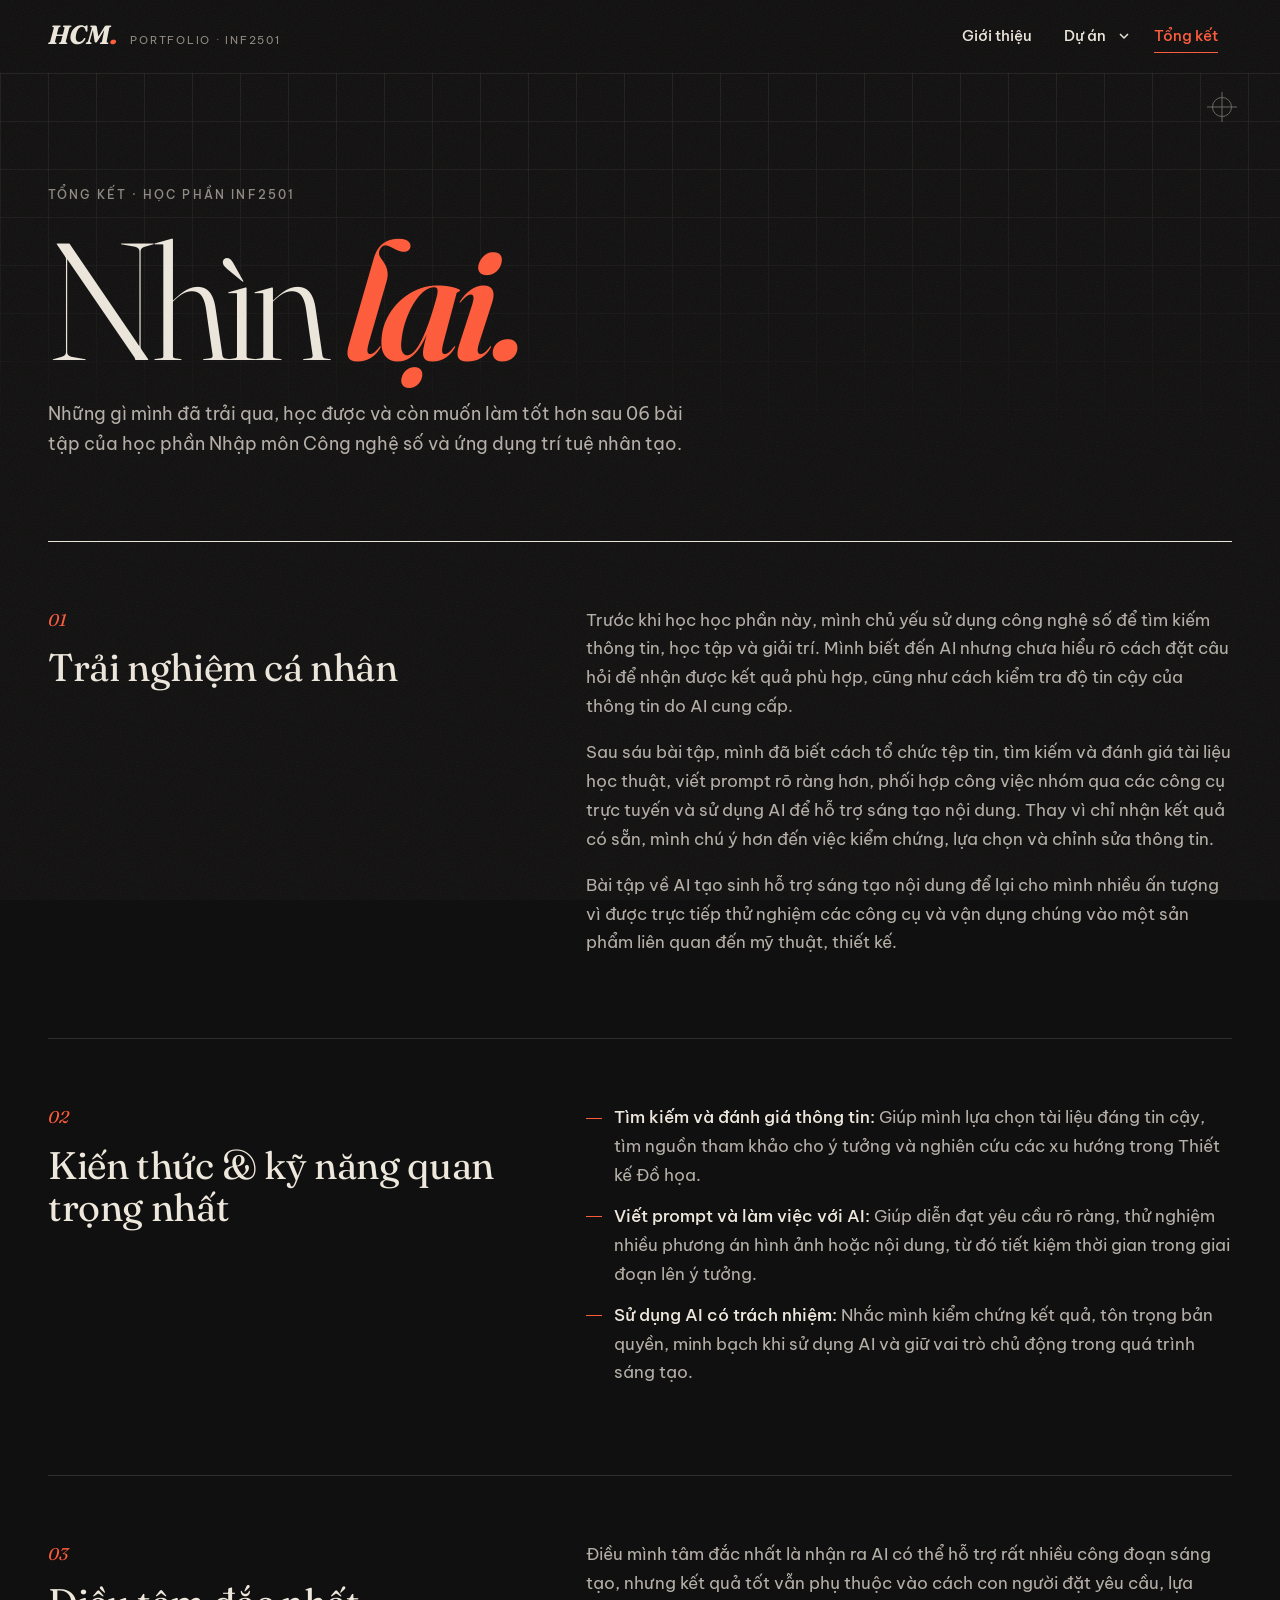
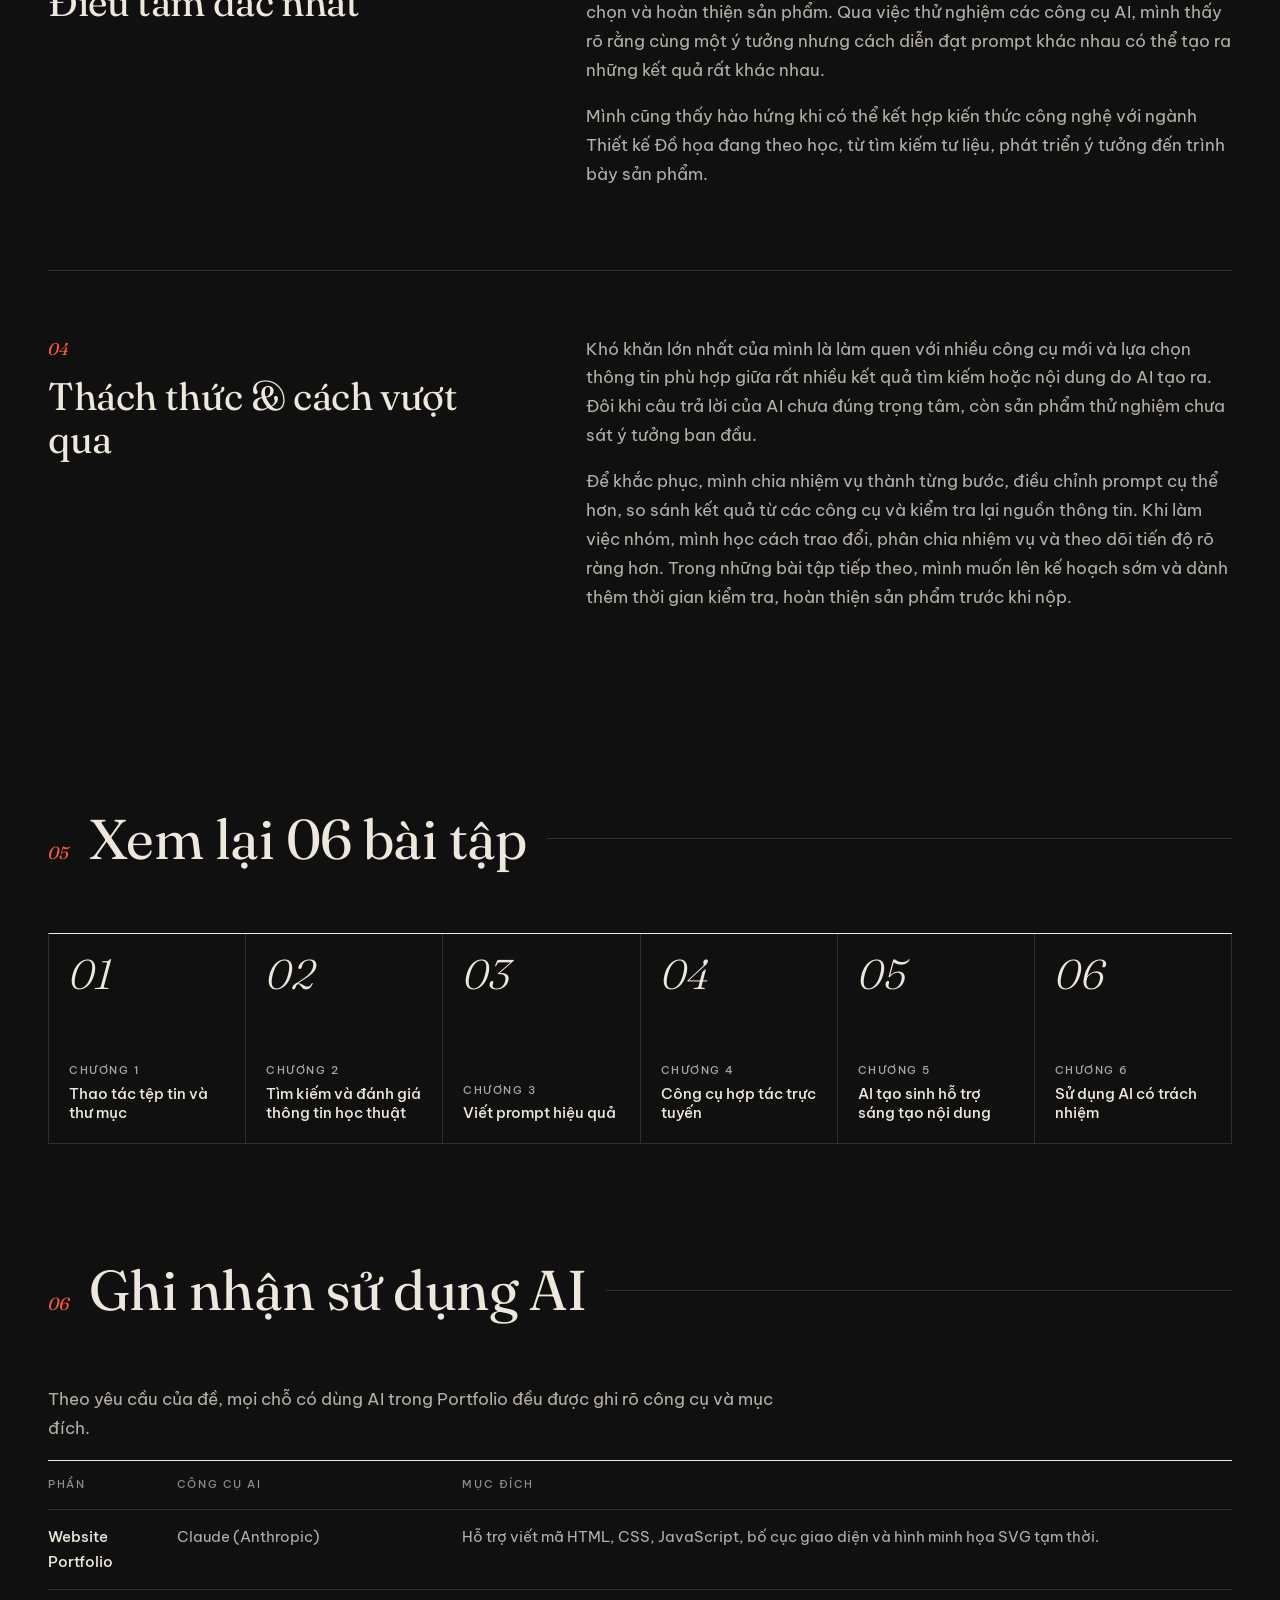
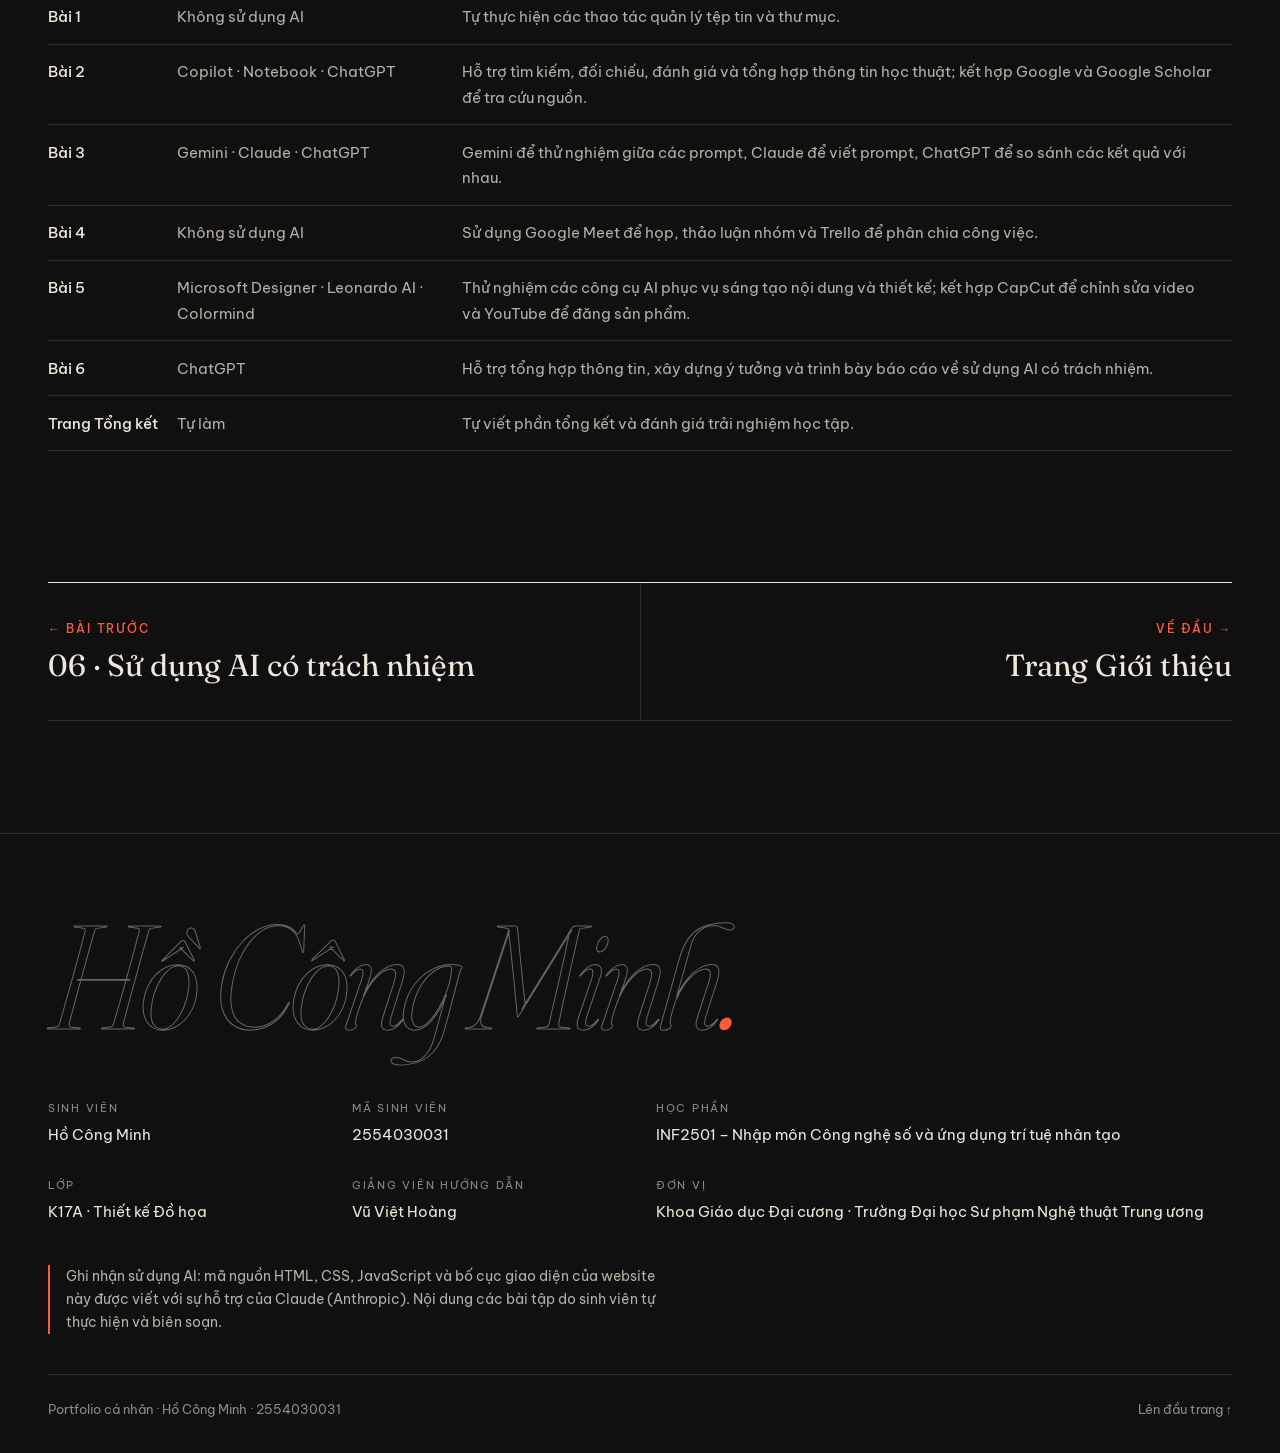
==== conclusion.html @ 6387525a "Add files via upload" ====
<!DOCTYPE html>
<html lang="vi">
<head>
  <meta charset="UTF-8">
  <meta name="viewport" content="width=device-width, initial-scale=1">
  <title>Tổng kết — Nhìn lại học phần INF2501 · Hồ Công Minh</title>
  <meta name="description" content="Tổng kết học phần INF2501: trải nghiệm cá nhân, kiến thức và kỹ năng quan trọng nhất, điều tâm đắc và thách thức của Hồ Công Minh.">
  <link rel="icon" href="images/favicon.svg" type="image/svg+xml">
  <link rel="preconnect" href="https://fonts.googleapis.com">
  <link rel="preconnect" href="https://fonts.gstatic.com" crossorigin>
  <link rel="stylesheet" href="https://fonts.googleapis.com/css2?family=Be+Vietnam+Pro:ital,wght@0,300;0,400;0,500;0,700;1,400&family=Fraunces:ital,opsz,wght@0,9..144,300..700;1,9..144,300..700&display=swap">
  <link rel="stylesheet" href="css/style.css">
  <script src="js/main.js" defer></script>
</head>

<body data-page="conclusion">
  <a class="skip-link" href="#main">Bỏ qua menu</a>
  <header class="site-header" id="site-header"></header>

  <main id="main">

    <!-- ============ TIÊU ĐỀ TRANG ============ -->
    <header class="page-hero container">
      <span class="reg reg--tr" aria-hidden="true"></span>
      <p class="eyebrow load-in" style="--d:0">Tổng kết · Học phần INF2501</p>
      <h1 class="page-title-xl load-in" style="--d:1">Nhìn <em>lại.</em></h1>
      <p class="page-intro load-in" style="--d:2">
        Những gì mình đã trải qua, học được và còn muốn làm tốt hơn sau 06 bài tập
        của học phần Nhập môn Công nghệ số và ứng dụng trí tuệ nhân tạo.
      </p>
    </header>

    <div class="container">

      <!-- ===== 01. TRẢI NGHIỆM CÁ NHÂN ===== -->
      <section class="qa" data-reveal aria-labelledby="qa1">
        <div>
          <span class="qa-num">01</span>
          <h2 class="qa-title" id="qa1">Trải nghiệm cá nhân</h2>
        </div>
        <div class="qa-answer prose">
          <p>Trước khi học học phần này, mình chủ yếu sử dụng công nghệ số để tìm kiếm thông tin, học tập và giải trí. Mình biết đến AI nhưng chưa hiểu rõ cách đặt câu hỏi để nhận được kết quả phù hợp, cũng như cách kiểm tra độ tin cậy của thông tin do AI cung cấp.</p>
          <p>Sau sáu bài tập, mình đã biết cách tổ chức tệp tin, tìm kiếm và đánh giá tài liệu học thuật, viết prompt rõ ràng hơn, phối hợp công việc nhóm qua các công cụ trực tuyến và sử dụng AI để hỗ trợ sáng tạo nội dung. Thay vì chỉ nhận kết quả có sẵn, mình chú ý hơn đến việc kiểm chứng, lựa chọn và chỉnh sửa thông tin.</p>
          <p>Bài tập về AI tạo sinh hỗ trợ sáng tạo nội dung để lại cho mình nhiều ấn tượng vì được trực tiếp thử nghiệm các công cụ và vận dụng chúng vào một sản phẩm liên quan đến mỹ thuật, thiết kế.</p>
        </div>
      </section>

      <!-- ===== 02. KIẾN THỨC, KỸ NĂNG QUAN TRỌNG NHẤT ===== -->
      <section class="qa" data-reveal aria-labelledby="qa2">
        <div>
          <span class="qa-num">02</span>
          <h2 class="qa-title" id="qa2">Kiến thức &amp; kỹ năng quan trọng nhất</h2>
        </div>
        <div class="qa-answer prose">
          <ul class="dash-list">
            <li><strong>Tìm kiếm và đánh giá thông tin:</strong> Giúp mình lựa chọn tài liệu đáng tin cậy, tìm nguồn tham khảo cho ý tưởng và nghiên cứu các xu hướng trong Thiết kế Đồ họa.</li>
            <li><strong>Viết prompt và làm việc với AI:</strong> Giúp diễn đạt yêu cầu rõ ràng, thử nghiệm nhiều phương án hình ảnh hoặc nội dung, từ đó tiết kiệm thời gian trong giai đoạn lên ý tưởng.</li>
            <li><strong>Sử dụng AI có trách nhiệm:</strong> Nhắc mình kiểm chứng kết quả, tôn trọng bản quyền, minh bạch khi sử dụng AI và giữ vai trò chủ động trong quá trình sáng tạo.</li>
          </ul>
        </div>
      </section>

      <!-- ===== 03. ĐIỀU TÂM ĐẮC NHẤT ===== -->
      <section class="qa" data-reveal aria-labelledby="qa3">
        <div>
          <span class="qa-num">03</span>
          <h2 class="qa-title" id="qa3">Điều tâm đắc nhất</h2>
        </div>
        <div class="qa-answer prose">
          <p>Điều mình tâm đắc nhất là nhận ra AI có thể hỗ trợ rất nhiều công đoạn sáng tạo, nhưng kết quả tốt vẫn phụ thuộc vào cách con người đặt yêu cầu, lựa chọn và hoàn thiện sản phẩm. Qua việc thử nghiệm các công cụ AI, mình thấy rõ rằng cùng một ý tưởng nhưng cách diễn đạt prompt khác nhau có thể tạo ra những kết quả rất khác nhau.</p>
          <p>Mình cũng thấy hào hứng khi có thể kết hợp kiến thức công nghệ với ngành Thiết kế Đồ họa đang theo học, từ tìm kiếm tư liệu, phát triển ý tưởng đến trình bày sản phẩm.</p>
        </div>
      </section>

      <!-- ===== 04. THÁCH THỨC ===== -->
      <section class="qa" data-reveal aria-labelledby="qa4">
        <div>
          <span class="qa-num">04</span>
          <h2 class="qa-title" id="qa4">Thách thức &amp; cách vượt qua</h2>
        </div>
        <div class="qa-answer prose">
          <p>Khó khăn lớn nhất của mình là làm quen với nhiều công cụ mới và lựa chọn thông tin phù hợp giữa rất nhiều kết quả tìm kiếm hoặc nội dung do AI tạo ra. Đôi khi câu trả lời của AI chưa đúng trọng tâm, còn sản phẩm thử nghiệm chưa sát ý tưởng ban đầu.</p>
          <p>Để khắc phục, mình chia nhiệm vụ thành từng bước, điều chỉnh prompt cụ thể hơn, so sánh kết quả từ các công cụ và kiểm tra lại nguồn thông tin. Khi làm việc nhóm, mình học cách trao đổi, phân chia nhiệm vụ và theo dõi tiến độ rõ ràng hơn. Trong những bài tập tiếp theo, mình muốn lên kế hoạch sớm và dành thêm thời gian kiểm tra, hoàn thiện sản phẩm trước khi nộp.</p>
        </div>
      </section>

      <!-- ===== 05. LINK TỚI CÁC TRANG BÀI TẬP ===== -->
      <section class="section" style="padding-bottom:0" aria-labelledby="xem-lai">
        <div class="plate-head" data-reveal>
          <span class="plate-head-num">05</span>
          <h2 class="plate-head-title" id="xem-lai">Xem lại 06 bài tập</h2>
          <span class="plate-head-rule"></span>
        </div>
        <ol class="mini-index" data-reveal>
          <li><a href="bai1.html"><span class="mini-num">01</span><span class="mini-title"><span class="mini-ch">Chương 1</span>Thao tác tệp tin và thư mục</span></a></li>
          <li><a href="bai2.html"><span class="mini-num">02</span><span class="mini-title"><span class="mini-ch">Chương 2</span>Tìm kiếm và đánh giá thông tin học thuật</span></a></li>
          <li><a href="bai3.html"><span class="mini-num">03</span><span class="mini-title"><span class="mini-ch">Chương 3</span>Viết prompt hiệu quả</span></a></li>
          <li><a href="bai4.html"><span class="mini-num">04</span><span class="mini-title"><span class="mini-ch">Chương 4</span>Công cụ hợp tác trực tuyến</span></a></li>
          <li><a href="bai5.html"><span class="mini-num">05</span><span class="mini-title"><span class="mini-ch">Chương 5</span>AI tạo sinh hỗ trợ sáng tạo nội dung</span></a></li>
          <li><a href="bai6.html"><span class="mini-num">06</span><span class="mini-title"><span class="mini-ch">Chương 6</span>Sử dụng AI có trách nhiệm</span></a></li>
        </ol>
      </section>

      <!-- ===== 06. GHI NHẬN SỬ DỤNG AI (toàn bộ Portfolio) ===== -->
      <section class="section" aria-labelledby="ghi-nhan-ai">
        <div class="plate-head" data-reveal>
          <span class="plate-head-num">06</span>
          <h2 class="plate-head-title" id="ghi-nhan-ai">Ghi nhận sử dụng AI</h2>
          <span class="plate-head-rule"></span>
        </div>
        <p class="prose" data-reveal>
          Theo yêu cầu của đề, mọi chỗ có dùng AI trong Portfolio đều được ghi rõ công cụ và mục đích.
        </p>
        <div class="table-wrap" data-reveal>
          <table class="data-table">
            <thead>
              <tr><th scope="col">Phần</th><th scope="col">Công cụ AI</th><th scope="col">Mục đích</th></tr>
            </thead>
            <tbody>
              <tr><td>Website Portfolio</td><td>Claude (Anthropic)</td><td>Hỗ trợ viết mã HTML, CSS, JavaScript, bố cục giao diện và hình minh họa SVG tạm thời.</td></tr>
              <tr><td>Bài 1</td><td>Không sử dụng AI</td><td>Tự thực hiện các thao tác quản lý tệp tin và thư mục.</td></tr>
              <tr><td>Bài 2</td><td>Copilot · Notebook · ChatGPT</td><td>Hỗ trợ tìm kiếm, đối chiếu, đánh giá và tổng hợp thông tin học thuật; kết hợp Google và Google Scholar để tra cứu nguồn.</td></tr>
              <tr><td>Bài 3</td><td>Gemini · Claude · ChatGPT</td><td>Gemini để thử nghiệm giữa các prompt, Claude để viết prompt, ChatGPT để so sánh các kết quả với nhau.</td></tr>
              <tr><td>Bài 4</td><td>Không sử dụng AI</td><td>Sử dụng Google Meet để họp, thảo luận nhóm và Trello để phân chia công việc.</td></tr>
              <tr><td>Bài 5</td><td>Microsoft Designer · Leonardo AI · Colormind</td><td>Thử nghiệm các công cụ AI phục vụ sáng tạo nội dung và thiết kế; kết hợp CapCut để chỉnh sửa video và YouTube để đăng sản phẩm.</td></tr>
              <tr><td>Bài 6</td><td>ChatGPT</td><td>Hỗ trợ tổng hợp thông tin, xây dựng ý tưởng và trình bày báo cáo về sử dụng AI có trách nhiệm.</td></tr>
              <tr><td>Trang Tổng kết</td><td>Tự làm</td><td>Tự viết phần tổng kết và đánh giá trải nghiệm học tập.</td></tr>
            </tbody>
          </table>
        </div>
      </section>

    </div>

    <!-- Nút quay lại -->
    <nav class="pager container" aria-label="Chuyển trang">
      <a class="pager-link" href="bai6.html">
        <span class="pager-label">← Bài trước</span>
        <span class="pager-title">06 · Sử dụng AI có trách nhiệm</span>
      </a>
      <a class="pager-link pager-next" href="index.html">
        <span class="pager-label">Về đầu →</span>
        <span class="pager-title">Trang Giới thiệu</span>
      </a>
    </nav>

  </main>

  <footer class="site-footer" id="site-footer"></footer>
</body>
</html>
---- css/style.css ----
/* =========================================================================
   style.css — Portfolio Hồ Công Minh · INF2501
   MỘT file CSS duy nhất, dùng chung cho tất cả các trang.

   Ý tưởng thiết kế: "Sổ phác thảo đen" — nền mực đen ấm, chữ màu giấy ngà,
   một màu nhấn đỏ son, chi tiết in ấn (dấu đăng ký ⊕, lưới giấy, nét vẽ tay).

   MỤC LỤC
   01. Biến màu & font  (đổi màu ở đây là cả website đổi theo)
   02. Nền tảng         (reset, chữ, liên kết)
   03. Bố cục chung     (container, tiêu đề mục, dấu đăng ký)
   04. Đầu trang & menu (menu con, nút hamburger)
   05. Nút bấm
   06. Trang Giới thiệu (index.html)
   07. Trang Dự án      (projects.html)
   08. Trang bài tập    (bai1.html … bai6.html)
   09. Trang Tổng kết   (conclusion.html)
   10. Nút Quay lại / Bài kế tiếp
   11. Chân trang
   12. Placeholder      (chỗ chưa điền nội dung)
   13. Chuyển động
   14. Trang 404
   15. Responsive       (máy tính bảng, điện thoại)
   ========================================================================= */


/* ---------- 01. BIẾN MÀU & FONT ---------------------------------------- */
:root {
  /* Bảng màu: 4 màu */
  --ink: #111010;        /* Nền "mực đen" (đen ấm, không dùng đen tuyệt đối) */
  --paper: #ede7dc;      /* Chữ "giấy ngà" */
  --vermilion: #ff5b3a;  /* Màu nhấn "đỏ son" */
  --graphite: #8f8a82;   /* Màu phụ "than chì" cho chú thích */

  /* Các sắc độ suy ra từ 4 màu trên (không phải màu mới) */
  --ink-2: #1a1918;                        /* Nền thẻ, nhạt hơn nền chính */
  --paper-dim: rgba(237, 231, 220, 0.74);  /* Chữ đoạn văn */
  --line: rgba(237, 231, 220, 0.14);       /* Đường kẻ mảnh */
  --accent-soft: rgba(255, 91, 58, 0.12);  /* Nền đỏ son rất nhạt */

  /* Font chữ từ Google Fonts (đã nạp trong thẻ <head> của mỗi trang) */
  --font-display: "Fraunces", Georgia, "Times New Roman", serif;
  --font-body: "Be Vietnam Pro", "Segoe UI", Tahoma, sans-serif;
  --font-mono: ui-monospace, "Cascadia Mono", Consolas, monospace;

  /* Kích thước bố cục */
  --container: 1200px;
  --gutter: clamp(1.25rem, 4vw, 3rem);
  --header-h: 72px;
  --radius: 3px;
  --ease: cubic-bezier(0.2, 0.7, 0.2, 1);
}


/* ---------- 02. NỀN TẢNG ----------------------------------------------- */
*,
*::before,
*::after { box-sizing: border-box; }

html {
  scroll-behavior: smooth;
  scroll-padding-top: calc(var(--header-h) + 1rem);
  -webkit-text-size-adjust: 100%;
}

body {
  margin: 0;
  min-height: 100vh;
  display: flex;
  flex-direction: column;
  background: var(--ink);
  color: var(--paper);
  font-family: var(--font-body);
  font-size: clamp(1rem, 0.96rem + 0.2vw, 1.0625rem);
  line-height: 1.7;
  -webkit-font-smoothing: antialiased;
  overflow-x: hidden;
}

main { flex: 1; }

/* Lớp nhiễu hạt nhẹ phủ toàn trang, giống mặt giấy than chì */
body::after {
  content: "";
  position: fixed;
  inset: 0;
  z-index: 100;
  pointer-events: none;
  opacity: 0.06;
  background-image: url("data:image/svg+xml,%3Csvg xmlns='http://www.w3.org/2000/svg' width='160' height='160'%3E%3Cfilter id='n'%3E%3CfeTurbulence type='fractalNoise' baseFrequency='.85' numOctaves='3' stitchTiles='stitch'/%3E%3C/filter%3E%3Crect width='100%25' height='100%25' filter='url(%23n)'/%3E%3C/svg%3E");
}

img, iframe, video, svg { display: block; max-width: 100%; }
img { height: auto; }

a { color: inherit; }

:focus-visible {
  outline: 2px solid var(--vermilion);
  outline-offset: 3px;
}

::selection { background: var(--vermilion); color: var(--ink); }

h1, h2, h3, h4 {
  margin: 0 0 0.5em;
  font-family: var(--font-display);
  font-weight: 500;
  line-height: 1.1;
  letter-spacing: -0.01em;
}

p { margin: 0 0 1em; }

/* Chữ chỉ dành cho trình đọc màn hình (người khiếm thị) */
.sr-only {
  position: absolute !important;
  width: 1px; height: 1px;
  overflow: hidden;
  clip: rect(0 0 0 0);
  white-space: nowrap;
}

/* Liên kết "Bỏ qua menu" hiện ra khi bấm phím Tab */
.skip-link {
  position: absolute;
  left: 1rem; top: -100px;
  z-index: 200;
  padding: 0.6rem 1rem;
  background: var(--vermilion);
  color: var(--ink);
  font-weight: 700;
  text-decoration: none;
}
.skip-link:focus { top: 1rem; }

/* Đoạn văn bản dài: liên kết màu đỏ son, gạch chân */
.prose { color: var(--paper-dim); max-width: 68ch; }
.prose strong { color: var(--paper); font-weight: 500; }
.prose a, .text-link {
  color: var(--vermilion);
  text-decoration: underline;
  text-decoration-thickness: 1px;
  text-underline-offset: 0.2em;
}
.prose a:hover, .text-link:hover { color: var(--paper); }


/* ---------- 03. BỐ CỤC CHUNG ------------------------------------------- */
.container {
  width: min(100% - 2 * var(--gutter), var(--container));
  margin-inline: auto;
}

.section { padding-block: clamp(4rem, 9vw, 8rem); }

/* Chữ nhỏ in hoa phía trên tiêu đề */
.eyebrow {
  margin: 0;
  font-size: 0.75rem;
  font-weight: 500;
  letter-spacing: 0.18em;
  text-transform: uppercase;
  color: var(--graphite);
}

/* Tiêu đề mục kiểu "tấm in": số thứ tự + tên + đường kẻ */
.plate-head {
  display: grid;
  grid-template-columns: auto auto 1fr;
  align-items: baseline;
  gap: 1.25rem;
  margin-bottom: clamp(2.5rem, 5vw, 4rem);
}
.plate-head-num {
  font-family: var(--font-display);
  font-style: italic;
  font-size: 1.1rem;
  color: var(--vermilion);
}
.plate-head-title {
  margin: 0;
  font-size: clamp(2rem, 4.5vw, 3.5rem);
  font-weight: 400;
}
.plate-head-rule { height: 1px; background: var(--line); align-self: center; }

/* Dấu đăng ký in ấn ⊕ đặt ở góc các khối lớn */
.reg {
  position: absolute;
  width: 20px; height: 20px;
  border: 1px solid var(--graphite);
  border-radius: 50%;
  opacity: 0.7;
  pointer-events: none;
}
.reg::before,
.reg::after { content: ""; position: absolute; background: var(--graphite); }
.reg::before { left: 50%; top: -6px; bottom: -6px; width: 1px; transform: translateX(-50%); }
.reg::after  { top: 50%; left: -6px; right: -6px; height: 1px; transform: translateY(-50%); }
.reg--tl { top: 1.5rem; left: 0; }
.reg--tr { top: 1.5rem; right: 0; }
.reg--br { bottom: 1.5rem; right: 0; }

/* Danh sách có gạch đầu dòng ngắn */
.dash-list { list-style: none; margin: 0 0 1.5rem; padding: 0; }
.dash-list li { position: relative; padding-left: 1.75rem; margin-bottom: 0.75rem; }
.dash-list li::before {
  content: "";
  position: absolute;
  left: 0; top: 0.85em;
  width: 1rem; height: 1px;
  background: var(--vermilion);
}


/* ---------- 04. ĐẦU TRANG & MENU --------------------------------------- */
.site-header {
  position: sticky;
  top: 0;
  z-index: 60;
  border-bottom: 1px solid transparent;
  transition: border-color 0.3s;
}
/* Lớp nền mờ đặt ở ::before để không làm hỏng menu toàn màn hình trên điện thoại */
.site-header::before {
  content: "";
  position: absolute;
  inset: 0;
  z-index: -1;
  background: rgba(17, 16, 16, 0.84);
  -webkit-backdrop-filter: blur(10px);
  backdrop-filter: blur(10px);
}
.site-header.is-scrolled { border-bottom-color: var(--line); }

.header-inner {
  height: var(--header-h);
  display: flex;
  align-items: center;
  justify-content: space-between;
  gap: 2rem;
}

/* Logo chữ "HCM." */
.brand { display: flex; align-items: baseline; gap: 0.85rem; text-decoration: none; }
.brand-mark {
  font-family: var(--font-display);
  font-style: italic;
  font-weight: 700;
  font-size: 1.65rem;
  letter-spacing: -0.03em;
  line-height: 1;
}
.brand-mark span { color: var(--vermilion); }
.brand-sub {
  font-size: 0.68rem;
  letter-spacing: 0.16em;
  text-transform: uppercase;
  color: var(--graphite);
}

.nav-list { list-style: none; margin: 0; padding: 0; display: flex; align-items: center; gap: 0.25rem; }

.nav-link {
  position: relative;
  display: inline-block;
  padding: 0.5rem 0.9rem;
  font-size: 0.95rem;
  font-weight: 500;
  text-decoration: none;
  transition: color 0.2s;
}
.nav-link::after {
  content: "";
  position: absolute;
  left: 0.9rem; right: 0.9rem; bottom: 0.25rem;
  height: 1px;
  background: currentColor;
  transform: scaleX(0);
  transform-origin: left;
  transition: transform 0.35s var(--ease);
}
.nav-link:hover::after,
.nav-link.is-active::after { transform: scaleX(1); }
.nav-link.is-active { color: var(--vermilion); }

/* Mục "Dự án" gồm chữ (link) + nút mũi tên mở menu con */
.has-sub { position: relative; }
.nav-row { display: flex; align-items: center; }
.sub-toggle {
  display: grid;
  place-items: center;
  margin-left: -0.55rem;
  padding: 0.5rem 0.35rem;
  background: none;
  border: 0;
  color: inherit;
  cursor: pointer;
}
.sub-toggle svg { width: 12px; height: 12px; transition: transform 0.3s var(--ease); }
.has-sub.is-open .sub-toggle svg { transform: rotate(180deg); }

/* Menu con: 6 bài tập */
.submenu { list-style: none; margin: 0; padding: 0.5rem; }
.submenu a {
  display: grid;
  grid-template-columns: 2.4rem 1fr;
  align-items: baseline;
  gap: 0.6rem;
  padding: 0.65rem 0.75rem;
  border-radius: var(--radius);
  text-decoration: none;
  transition: background 0.2s;
}
.submenu a:hover,
.submenu a:focus-visible { background: rgba(237, 231, 220, 0.06); }
.submenu a.is-active { background: var(--accent-soft); }
.sub-num {
  font-family: var(--font-display);
  font-style: italic;
  font-size: 1.2rem;
  color: var(--vermilion);
}
.sub-title { display: block; font-size: 0.92rem; font-weight: 500; line-height: 1.35; }
.sub-ch {
  display: block;
  margin-top: 0.15rem;
  font-size: 0.7rem;
  letter-spacing: 0.12em;
  text-transform: uppercase;
  color: var(--graphite);
}
.submenu .sub-all {
  display: block;
  margin-top: 0.35rem;
  padding: 0.75rem;
  border-top: 1px solid var(--line);
  border-radius: 0;
  font-size: 0.85rem;
  color: var(--graphite);
}
.submenu .sub-all:hover { color: var(--paper); }

/* Nút hamburger: chỉ hiện trên điện thoại (xem mục 15) */
.nav-toggle {
  display: none;
  position: relative;
  width: 46px; height: 46px;
  background: none;
  border: 1px solid var(--line);
  border-radius: 50%;
  color: var(--paper);
  cursor: pointer;
}
.nav-toggle-bars,
.nav-toggle-bars::before,
.nav-toggle-bars::after {
  position: absolute;
  left: 50%;
  width: 18px; height: 1.5px;
  margin-left: -9px;
  background: currentColor;
  transition: transform 0.3s var(--ease), background 0.2s;
}
.nav-toggle-bars { top: 50%; }
.nav-toggle-bars::before,
.nav-toggle-bars::after { content: ""; left: 0; margin-left: 0; }
.nav-toggle-bars::before { transform: translateY(-6px); }
.nav-toggle-bars::after  { transform: translateY(6px); }
.nav-open .nav-toggle-bars { background: transparent; }
.nav-open .nav-toggle-bars::before { transform: rotate(45deg); }
.nav-open .nav-toggle-bars::after  { transform: rotate(-45deg); }

/* Menu con trên MÁY TÍNH: thả xuống khi rê chuột hoặc bấm mũi tên */
@media (min-width: 861px) {
  .submenu {
    position: absolute;
    top: calc(100% + 10px);
    right: -0.5rem; /* canh phải để menu con không tràn khỏi mép màn hình */
    width: min(400px, 90vw);
    background: var(--ink-2);
    border: 1px solid var(--line);
    box-shadow: 0 30px 60px -20px rgba(0, 0, 0, 0.75);
    opacity: 0;
    visibility: hidden;
    transform: translateY(8px);
    transition: opacity 0.25s, transform 0.25s var(--ease), visibility 0s linear 0.25s;
  }
  /* "Cầu nối" vô hình để chuột đi từ chữ "Dự án" xuống menu con không bị tắt */
  .submenu::before { content: ""; position: absolute; left: 0; right: 0; top: -12px; height: 12px; }
  .has-sub.is-open .submenu {
    opacity: 1;
    visibility: visible;
    transform: none;
    transition-delay: 0s;
  }
}
@media (min-width: 861px) and (hover: hover) {
  .has-sub:hover .submenu { opacity: 1; visibility: visible; transform: none; transition-delay: 0s; }
  .has-sub:hover .sub-toggle svg { transform: rotate(180deg); }
}


/* ---------- 05. NÚT BẤM ------------------------------------------------- */
.btn {
  display: inline-flex;
  align-items: center;
  gap: 0.6rem;
  padding: 0.85rem 1.4rem;
  border: 1px solid var(--paper);
  border-radius: 999px;
  background: transparent;
  color: var(--paper);
  font: 500 0.92rem/1.2 var(--font-body);
  text-decoration: none;
  cursor: pointer;
  transition: background 0.25s, color 0.25s, border-color 0.25s;
}
.btn .arrow { display: inline-block; transition: transform 0.25s var(--ease); }
.btn:hover .arrow { transform: translateX(4px); }

.btn-primary { background: var(--vermilion); border-color: var(--vermilion); color: var(--ink); }
.btn-primary:hover { background: var(--paper); border-color: var(--paper); }
.btn-ghost:hover { background: var(--paper); color: var(--ink); }
.btn-small { padding: 0.6rem 1.05rem; font-size: 0.85rem; }

.btn-row { display: flex; flex-wrap: wrap; gap: 0.75rem; }


/* ---------- 06. TRANG GIỚI THIỆU (index.html) --------------------------- */
.hero {
  position: relative;
  display: grid;
  grid-template-columns: minmax(0, 1.4fr) minmax(0, 0.85fr);
  align-items: end;
  gap: clamp(2rem, 5vw, 5rem);
  padding-block: clamp(3rem, 8vw, 6.5rem) clamp(3.5rem, 7vw, 6rem);
}

.hero-name {
  margin: 1.5rem 0 2rem;
  font-size: clamp(3.6rem, 11vw, 9.5rem);
  font-weight: 300;
  line-height: 0.95;
  letter-spacing: -0.035em;
}
.hero-name em { position: relative; display: inline-block; font-weight: 600; }
.hero-name .dot { color: var(--vermilion); font-style: normal; }

/* Nét gạch chân vẽ tay dưới chữ "Minh" */
.scribble {
  position: absolute;
  left: -3%; bottom: -0.1em;
  width: 100%; height: 0.3em;
  overflow: visible;
}
.scribble path {
  fill: none;
  stroke: var(--vermilion);
  stroke-width: 4;
  stroke-linecap: round;
  stroke-dasharray: 1;
  stroke-dashoffset: 1;
  animation: draw 1.3s 0.8s var(--ease) forwards;
}

.hero-role { max-width: 34rem; font-size: 1.15rem; color: var(--paper); }
.hero-role strong { font-weight: 500; color: var(--vermilion); }
.hero-lead { max-width: 34rem; color: var(--paper-dim); margin-bottom: 2.25rem; }

/* Ảnh đại diện trong khung giấy, nghiêng nhẹ như ảnh dán vào sổ */
.hero-portrait {
  position: relative;
  justify-self: end;
  width: 100%;
  max-width: 400px;
}
.portrait-frame {
  position: relative;
  margin: 0;
  transform: rotate(2.5deg);
  transition: transform 0.6s var(--ease);
  padding: 12px;
  background: var(--paper);
  box-shadow: 0 40px 70px -30px rgba(0, 0, 0, 0.9);
}
/* Miếng băng dính đỏ son */
.portrait-frame:hover { transform: rotate(0deg); }
.portrait-frame::before {
  content: "";
  position: absolute;
  top: -14px; left: 50%;
  width: 110px; height: 28px;
  background: rgba(255, 91, 58, 0.82);
  transform: translateX(-50%) rotate(-4deg);
}
.portrait-frame img {
  width: 100%;
  aspect-ratio: 4 / 5;
  object-fit: cover;
  background: var(--ink-2);
}
.portrait-cap {
  padding: 0.9rem 0.25rem 1rem;
  color: var(--ink);
  font-family: var(--font-display);
  font-style: italic;
  font-size: 0.95rem;
  line-height: 1.4;
}

/* Dòng chữ dọc ở mép phải */
.hero-vertical {
  position: absolute;
  right: calc(-1 * var(--gutter) + 0.6rem);
  top: 50%;
  margin: 0;
  writing-mode: vertical-rl;
  transform: translateY(-50%);
  font-size: 0.66rem;
  letter-spacing: 0.3em;
  text-transform: uppercase;
  color: var(--graphite);
}

/* Băng chữ chạy ngang màu đỏ son (bọc trong .marquee-wrap để không tràn ngang) */
.marquee-wrap { overflow: hidden; padding-block: 1.5rem; }
.marquee {
  overflow: hidden;
  width: 104%;
  margin-left: -2%;
  padding-block: 1rem;
  background: var(--vermilion);
  color: var(--ink);
  transform: rotate(-1.5deg);
}
.marquee-track {
  display: flex;
  width: max-content;
  animation: marquee 32s linear infinite;
}
.marquee-track span {
  padding-inline: 1.5rem;
  font-family: var(--font-display);
  font-style: italic;
  font-size: clamp(1.4rem, 3vw, 2.2rem);
  white-space: nowrap;
}
.marquee-track span::after { content: "/"; margin-left: 3rem; font-style: normal; opacity: 0.45; }

/* Mục 01 – Về mình */
.about-grid {
  display: grid;
  grid-template-columns: minmax(0, 5fr) minmax(0, 7fr);
  gap: clamp(2.5rem, 6vw, 6rem);
  align-items: start;
}
.spec-sheet { margin: 0; border-top: 1px solid var(--paper); }
.spec-sheet > div {
  display: grid;
  grid-template-columns: 8.5rem 1fr;
  gap: 1rem;
  padding-block: 0.9rem;
  border-bottom: 1px solid var(--line);
}
.spec-sheet dt {
  padding-top: 0.2rem;
  font-size: 0.72rem;
  letter-spacing: 0.15em;
  text-transform: uppercase;
  color: var(--graphite);
}
.spec-sheet dd { margin: 0; }

.big-text {
  margin: 1rem 0 2rem;
  font-family: var(--font-display);
  font-size: clamp(1.6rem, 3.2vw, 2.6rem);
  font-weight: 300;
  line-height: 1.25;
}
.big-text em { color: var(--vermilion); }

.tag-list { list-style: none; margin: 0; padding: 0; display: flex; flex-wrap: wrap; gap: 0.6rem; }
.tag-list li {
  padding: 0.45rem 1rem;
  border: 1px solid var(--line);
  border-radius: 999px;
  font-size: 0.88rem;
  transition: border-color 0.2s, color 0.2s;
}
.tag-list li:hover { border-color: var(--vermilion); color: var(--vermilion); }

/* Mục 02 – Mục tiêu & định hướng: 2 cột so le tạo nhịp */
.goals-grid {
  display: grid;
  grid-template-columns: repeat(2, minmax(0, 1fr));
  gap: clamp(2.5rem, 6vw, 6rem);
}
.goal-col--offset { margin-top: clamp(0rem, 7vw, 5rem); }
.goal-title { font-size: clamp(1.6rem, 2.6vw, 2.2rem); font-style: italic; }
.goal-intro { color: var(--paper-dim); }

.roman-list { list-style: none; margin: 1.5rem 0 0; padding: 0; counter-reset: roman; }
.roman-list li {
  counter-increment: roman;
  display: grid;
  grid-template-columns: 3rem 1fr;
  gap: 0.5rem;
  padding-block: 1.1rem;
  border-top: 1px solid var(--line);
}
.roman-list li:last-child { border-bottom: 1px solid var(--line); }
.roman-list li::before {
  content: counter(roman, lower-roman) ".";
  font-family: var(--font-display);
  font-style: italic;
  font-size: 1.15rem;
  color: var(--vermilion);
}

/* Mục 03 – Mục tiêu của Portfolio */
.purpose-grid {
  display: grid;
  grid-template-columns: minmax(0, 7fr) minmax(0, 5fr);
  gap: clamp(2.5rem, 6vw, 6rem);
  align-items: end;
}
.purpose-quote {
  position: relative;
  margin: 0;
  padding-top: 3rem;
  font-family: var(--font-display);
  font-size: clamp(2rem, 4.6vw, 4rem);
  font-weight: 300;
  line-height: 1.1;
  letter-spacing: -0.02em;
}
.purpose-quote::before {
  content: "\201C";
  position: absolute;
  top: -1.5rem; left: -0.4rem;
  font-size: 8rem;
  line-height: 1;
  color: var(--vermilion);
}
.purpose-quote em { color: var(--vermilion); }
.purpose-text { color: var(--paper-dim); }


/* ---------- 07. TRANG DỰ ÁN (projects.html) ---------------------------- */
/* Khung tiêu đề trang dùng chung cho Dự án, bài tập, Tổng kết */
.page-hero {
  position: relative;
  padding-block: clamp(4rem, 9vw, 7rem) clamp(2.5rem, 5vw, 4rem);
}
/* Lưới giấy kẻ ô mờ dần phía sau tiêu đề */
.page-hero::before {
  content: "";
  position: absolute;
  inset: 0 calc(-1 * var(--gutter));
  z-index: -1;
  background-image:
    linear-gradient(var(--line) 1px, transparent 1px),
    linear-gradient(90deg, var(--line) 1px, transparent 1px);
  background-size: 48px 48px;
  -webkit-mask-image: linear-gradient(to bottom, rgba(0, 0, 0, 0.55), transparent 85%);
  mask-image: linear-gradient(to bottom, rgba(0, 0, 0, 0.55), transparent 85%);
}
.page-title-xl {
  margin: 1.25rem 0 1.5rem;
  font-size: clamp(4rem, 13vw, 11rem);
  font-weight: 300;
  line-height: 0.9;
  letter-spacing: -0.04em;
}
.page-title-xl em { font-weight: 600; color: var(--vermilion); }
.page-intro { max-width: 40rem; font-size: 1.1rem; color: var(--paper-dim); }

.stat-row {
  display: flex;
  flex-wrap: wrap;
  gap: 0.5rem 2.5rem;
  margin: 2rem 0 0;
  padding: 0;
  list-style: none;
  font-size: 0.85rem;
  color: var(--graphite);
}
.stat-row strong {
  margin-right: 0.35rem;
  font-family: var(--font-display);
  font-style: italic;
  font-size: 1.6rem;
  font-weight: 500;
  color: var(--paper);
}

/* Danh mục 6 bài: dạng "mục lục tạp chí" thay vì lưới thẻ */
.project-index { list-style: none; margin: 0; padding: 0; border-top: 1px solid var(--paper); }
.project-link {
  position: relative;
  isolation: isolate;
  display: grid;
  grid-template-columns: 7.5rem minmax(0, 1fr) 15rem 3rem;
  align-items: center;
  gap: 1.5rem;
  padding: 2rem 1rem;
  border-bottom: 1px solid var(--line);
  text-decoration: none;
  transition: color 0.35s;
}
/* Mảng màu đỏ son quét ngang khi rê chuột */
.project-link::before {
  content: "";
  position: absolute;
  inset: 0;
  z-index: -1;
  background: var(--vermilion);
  transform: scaleX(0);
  transform-origin: left;
  transition: transform 0.5s var(--ease);
}
.project-link:hover,
.project-link:focus-visible { color: var(--ink); }
.project-link:hover::before,
.project-link:focus-visible::before { transform: scaleX(1); }

.project-num {
  font-family: var(--font-display);
  font-style: italic;
  font-size: clamp(3rem, 6vw, 5rem);
  font-weight: 300;
  line-height: 1;
  color: transparent;
  -webkit-text-stroke: 1px var(--paper);
  transition: color 0.35s;
}
.project-link:hover .project-num { color: var(--ink); -webkit-text-stroke-color: var(--ink); }

.project-ch {
  display: block;
  font-size: 0.72rem;
  letter-spacing: 0.16em;
  text-transform: uppercase;
  color: var(--vermilion);
  transition: color 0.35s;
}
.project-title {
  display: block;
  margin-block: 0.25rem 0.4rem;
  font-family: var(--font-display);
  font-size: clamp(1.35rem, 2.4vw, 2rem);
  line-height: 1.2;
}
.project-desc { display: block; font-size: 0.92rem; color: var(--paper-dim); transition: color 0.35s; }
.project-tools { font-size: 0.82rem; color: var(--graphite); transition: color 0.35s; }
.project-tools b {
  display: block;
  margin-bottom: 0.2rem;
  font-size: 0.68rem;
  font-weight: 500;
  letter-spacing: 0.16em;
  text-transform: uppercase;
}
.project-arrow {
  justify-self: end;
  font-size: 1.6rem;
  transition: transform 0.35s var(--ease);
}
.project-link:hover .project-ch,
.project-link:hover .project-desc,
.project-link:hover .project-tools { color: var(--ink); }
.project-link:hover .project-arrow { transform: translateX(6px) rotate(-45deg); }


/* ---------- 08. TRANG BÀI TẬP (bai1 … bai6) ---------------------------- */
.breadcrumb { display: flex; flex-wrap: wrap; gap: 0.6rem; font-size: 0.82rem; color: var(--graphite); }
.breadcrumb a { text-decoration: none; }
.breadcrumb a:hover { color: var(--vermilion); }

.exercise-hero-grid {
  display: grid;
  grid-template-columns: minmax(0, 1fr) auto;
  align-items: end;
  gap: 2rem;
  margin-top: 2rem;
}
.exercise-title {
  margin: 0;
  font-size: clamp(2.4rem, 6.5vw, 5.5rem);
  font-weight: 400;
  line-height: 1;
  letter-spacing: -0.03em;
}
.exercise-ch {
  display: block;
  margin-bottom: 1.25rem;
  font-family: var(--font-body);
  font-size: 0.8rem;
  font-weight: 500;
  letter-spacing: 0.18em;
  text-transform: uppercase;
  color: var(--vermilion);
}
/* Số bài cỡ rất lớn, chỉ có viền */
.plate-num {
  font-family: var(--font-display);
  font-style: italic;
  font-size: clamp(7rem, 20vw, 16rem);
  font-weight: 300;
  line-height: 0.78;
  letter-spacing: -0.05em;
  color: transparent;
  -webkit-text-stroke: 1px var(--graphite);
  user-select: none;
}

/* Hàng thông tin nhanh: công cụ, AI, sản phẩm */
.exercise-meta {
  display: grid;
  grid-template-columns: repeat(3, minmax(0, 1fr));
  margin: clamp(2rem, 5vw, 3.5rem) 0 0;
  border-top: 1px solid var(--paper);
}
.exercise-meta > div { padding: 1rem 1.25rem 0 0; }
.exercise-meta > div + div { padding-left: 1.25rem; border-left: 1px solid var(--line); }
.exercise-meta dt {
  margin-bottom: 0.3rem;
  font-size: 0.7rem;
  letter-spacing: 0.16em;
  text-transform: uppercase;
  color: var(--graphite);
}
.exercise-meta dd { margin: 0; font-size: 0.95rem; }

/* Bố cục 2 cột: mục lục dính bên trái + nội dung */
.exercise-layout {
  display: grid;
  grid-template-columns: 190px minmax(0, 1fr);
  gap: clamp(2rem, 5vw, 5rem);
  padding-block: 2rem 3rem;
}
.toc {
  position: sticky;
  top: calc(var(--header-h) + 2rem);
  align-self: start;
}
.toc ol { list-style: none; margin: 1rem 0 0; padding: 0; }
.toc a {
  display: flex;
  align-items: baseline;
  gap: 0.75rem;
  padding: 0.55rem 0;
  border-bottom: 1px solid var(--line);
  font-size: 0.9rem;
  text-decoration: none;
  color: var(--graphite);
  transition: color 0.2s;
}
.toc a span { font-family: var(--font-display); font-style: italic; color: var(--vermilion); }
.toc a:hover,
.toc a.is-current { color: var(--paper); }

/* Mỗi phần a, b, c */
.block { padding-block: 1rem 4.5rem; }
.block + .block { padding-top: 3.5rem; border-top: 1px solid var(--line); }
.block-head { display: flex; align-items: center; gap: 1.1rem; margin-bottom: 2rem; }
.block-head h2 { margin: 0; font-size: clamp(1.9rem, 3.6vw, 2.9rem); font-weight: 400; }
.block-letter {
  flex: none;
  display: grid;
  place-items: center;
  width: 3rem; height: 3rem;
  border: 1px solid var(--vermilion);
  border-radius: 50%;
  font-family: var(--font-display);
  font-size: 1.35rem;
  line-height: 1;
  padding-bottom: 0.15em;
  color: var(--vermilion);
}

/* Tiêu đề nhỏ bên trong một phần */
.sub-head {
  display: flex;
  align-items: center;
  gap: 1rem;
  margin: 3rem 0 1.25rem;
  font-family: var(--font-body);
  font-size: 0.78rem;
  font-weight: 500;
  letter-spacing: 0.16em;
  text-transform: uppercase;
  color: var(--graphite);
}
.sub-head::after { content: ""; flex: 1; height: 1px; background: var(--line); }

/* Các bước thực hiện: dạng dòng thời gian */
.steps { list-style: none; margin: 0; padding: 0; counter-reset: step; }
.steps li {
  position: relative;
  counter-increment: step;
  padding: 0 0 2rem 3.25rem;
  border-left: 1px solid var(--line);
  margin-left: 0.6rem;
}
.steps li:last-child { padding-bottom: 0.5rem; }
.steps li::before {
  content: "";
  position: absolute;
  left: -6px; top: 0.45rem;
  width: 11px; height: 11px;
  border-radius: 50%;
  background: var(--ink);
  border: 1px solid var(--vermilion);
}
/* Nhãn "Bước 01, Bước 02…" tự đánh số */
.steps h3::before {
  content: "Bước " counter(step, decimal-leading-zero);
  display: block;
  font-family: var(--font-body);
  font-weight: 500;
  margin-bottom: 0.3rem;
  font-size: 0.7rem;
  letter-spacing: 0.16em;
  text-transform: uppercase;
  color: var(--vermilion);
}
.steps h3 { margin-bottom: 0.4rem; font-size: 1.3rem; }
.steps p { margin: 0; color: var(--paper-dim); }

/* Bảng dữ liệu (công cụ, đánh giá nguồn tin…) */
.table-wrap { overflow-x: auto; margin-block: 0.5rem 1rem; border-top: 1px solid var(--paper); }
.data-table { width: 100%; min-width: 560px; border-collapse: collapse; font-size: 0.93rem; }
.data-table th,
.data-table td { padding: 0.9rem 1rem 0.9rem 0; border-bottom: 1px solid var(--line); text-align: left; vertical-align: top; }
.data-table th {
  font-size: 0.7rem;
  font-weight: 500;
  letter-spacing: 0.14em;
  text-transform: uppercase;
  color: var(--graphite);
}
.data-table td { color: var(--paper-dim); }
.data-table td:first-child { color: var(--paper); font-weight: 500; }
.data-table code { font-family: var(--font-mono); font-size: 0.88em; color: var(--paper); }

/* Nhãn nhỏ "AI" trong bảng */
.chip {
  display: inline-block;
  padding: 0.1rem 0.55rem;
  border: 1px solid currentColor;
  border-radius: 999px;
  font-size: 0.7rem;
  font-weight: 500;
  letter-spacing: 0.08em;
  text-transform: uppercase;
}
.chip--ai { color: var(--vermilion); }

/* Hộp ghi chú "Sử dụng AI" */
.ai-note {
  position: relative;
  margin: 2rem 0;
  padding: 1.5rem 1.5rem 1.5rem 1.75rem;
  background: var(--ink-2);
  border-left: 3px solid var(--vermilion);
}
.ai-note-label {
  display: block;
  margin-bottom: 0.5rem;
  font-size: 0.7rem;
  font-weight: 500;
  letter-spacing: 0.18em;
  text-transform: uppercase;
  color: var(--vermilion);
}
.ai-note p:last-child { margin-bottom: 0; }

/* Hai cột: Khó khăn / Cách giải quyết */
.split { display: grid; grid-template-columns: repeat(2, minmax(0, 1fr)); gap: 1px; background: var(--line); border: 1px solid var(--line); }
.split > div { padding: 1.5rem; background: var(--ink); }
.split h3 { font-size: 1.15rem; font-style: italic; }
.split > div:last-child h3 { color: var(--vermilion); }
.split ul { margin: 0; padding-left: 1.1rem; color: var(--paper-dim); }
.split li + li { margin-top: 0.5rem; }

/* Cây thư mục (Bài 1) */
.tree {
  margin: 0;
  padding: 1.5rem;
  overflow-x: auto;
  background: var(--ink-2);
  border: 1px solid var(--line);
  font-family: var(--font-mono);
  font-size: 0.9rem;
  line-height: 1.85;
  color: var(--paper);
}

/* So sánh prompt (Bài 3) */
.compare {
  display: grid;
  grid-template-columns: minmax(0, 1fr) auto minmax(0, 1fr);
  align-items: stretch;
  gap: 1rem;
}
.compare-card { display: flex; flex-direction: column; padding: 1.5rem; border: 1px solid var(--line); background: var(--ink-2); }
.compare-card--after { border-color: var(--vermilion); }
.compare-label { margin-bottom: 0.75rem; font-size: 0.7rem; font-weight: 500; letter-spacing: 0.16em; text-transform: uppercase; color: var(--graphite); }
.compare-card--after .compare-label { color: var(--vermilion); }
.compare-arrow { align-self: center; font-family: var(--font-display); font-size: 2rem; color: var(--vermilion); }
.prompt-text {
  flex: 1;
  margin: 0;
  white-space: pre-wrap;
  font-family: var(--font-mono);
  font-size: 0.88rem;
  line-height: 1.7;
  color: var(--paper);
}

/* Ảnh minh họa / thư viện ảnh */
.figure { margin: 0; }
.figure img { width: 100%; border: 1px solid var(--line); }
.figure figcaption { margin-top: 0.6rem; font-size: 0.82rem; color: var(--graphite); }
.gallery { display: grid; grid-template-columns: repeat(2, minmax(0, 1fr)); gap: 1.5rem; }
.gallery .figure:nth-child(2) { margin-top: 3rem; } /* so le cho có nhịp */

/* Khung nhúng sản phẩm (PDF, Google Docs, video…) */
.embed { margin: 0; }
.embed-frame { position: relative; background: var(--ink-2); border: 1px solid var(--line); }
.embed-frame iframe { width: 100%; height: 100%; border: 0; }
.embed-frame--doc { height: clamp(520px, 80vh, 900px); }
.embed-frame--video { aspect-ratio: 16 / 9; }
.embed-frame > .ph-box { position: absolute; inset: 0; min-height: 0; }
.embed-cap {
  display: flex;
  flex-wrap: wrap;
  align-items: center;
  justify-content: space-between;
  gap: 1rem;
  padding-top: 1rem;
  font-size: 0.85rem;
  color: var(--graphite);
}

/* Bộ nguyên tắc (Bài 6) */
.principles { list-style: none; margin: 0; padding: 0; counter-reset: rule; }
.principles li {
  counter-increment: rule;
  display: grid;
  grid-template-columns: 5rem minmax(0, 1fr);
  gap: 1.5rem;
  padding-block: 1.75rem;
  border-top: 1px solid var(--line);
}
.principles li::before {
  content: counter(rule, decimal-leading-zero);
  font-family: var(--font-display);
  font-style: italic;
  font-size: 3rem;
  font-weight: 300;
  line-height: 1;
  color: var(--vermilion);
}
.principles h3 { font-size: 1.45rem; margin-bottom: 0.35rem; }
.principles p { margin: 0; color: var(--paper-dim); }

/* Chữ ký cam kết (Bài 6) */
.signature {
  display: flex;
  flex-wrap: wrap;
  justify-content: space-between;
  align-items: end;
  gap: 1rem;
  margin-top: 2rem;
  padding-top: 1.5rem;
  border-top: 1px dashed var(--graphite);
}
.signature strong { font-family: var(--font-display); font-style: italic; font-size: 1.8rem; font-weight: 400; }


/* ---------- 09. TRANG TỔNG KẾT (conclusion.html) ------------------------ */
.qa {
  display: grid;
  grid-template-columns: minmax(0, 5fr) minmax(0, 7fr);
  gap: 1.5rem clamp(2rem, 6vw, 5rem);
  padding-block: clamp(2.5rem, 5vw, 4rem);
  border-top: 1px solid var(--line);
}
.qa:first-of-type { border-top-color: var(--paper); }
.qa-num { display: block; margin-bottom: 0.75rem; font-family: var(--font-display); font-style: italic; color: var(--vermilion); }
.qa-title { font-size: clamp(1.7rem, 3vw, 2.5rem); font-weight: 400; }
/* Câu hỏi gợi mở (có thể xoá sau khi bạn viết xong) */
.qa-prompts { list-style: none; margin: 1rem 0 0; padding: 0; font-size: 0.9rem; color: var(--graphite); }
.qa-prompts li { position: relative; padding-left: 1.25rem; margin-bottom: 0.5rem; font-style: italic; }
.qa-prompts li::before { content: "?"; position: absolute; left: 0; font-style: normal; color: var(--vermilion); }

/* Danh mục 6 bài thu gọn: dải 6 ô */
.mini-index {
  list-style: none;
  margin: 0;
  padding: 0;
  display: grid;
  grid-template-columns: repeat(6, minmax(0, 1fr));
  border-top: 1px solid var(--paper);
  border-left: 1px solid var(--line);
}
.mini-index a {
  display: flex;
  flex-direction: column;
  justify-content: space-between;
  gap: 2rem;
  height: 100%;
  min-height: 210px;
  padding: 1.25rem;
  border-right: 1px solid var(--line);
  border-bottom: 1px solid var(--line);
  text-decoration: none;
  transition: background 0.3s, color 0.3s;
}
.mini-index a:hover,
.mini-index a:focus-visible { background: var(--vermilion); color: var(--ink); }
.mini-num { font-family: var(--font-display); font-style: italic; font-size: 2.6rem; font-weight: 300; line-height: 1; }
.mini-title { font-size: 0.92rem; font-weight: 500; line-height: 1.35; }
.mini-ch { display: block; margin-bottom: 0.35rem; font-size: 0.68rem; letter-spacing: 0.14em; text-transform: uppercase; opacity: 0.7; }


/* ---------- 10. NÚT QUAY LẠI / BÀI KẾ TIẾP ----------------------------- */
.pager {
  display: grid;
  grid-template-columns: repeat(2, minmax(0, 1fr));
  border-top: 1px solid var(--paper);
  border-bottom: 1px solid var(--line);
}
.pager-link {
  display: flex;
  flex-direction: column;
  gap: 0.5rem;
  padding: 2.25rem 2rem 2.25rem 0;
  text-decoration: none;
}
.pager-next { align-items: flex-end; padding: 2.25rem 0 2.25rem 2rem; border-left: 1px solid var(--line); text-align: right; }
.pager-label { font-size: 0.72rem; font-weight: 500; letter-spacing: 0.16em; text-transform: uppercase; color: var(--vermilion); }
.pager-title { font-family: var(--font-display); font-size: clamp(1.25rem, 2.4vw, 1.9rem); line-height: 1.2; transition: color 0.2s; }
.pager-link:hover .pager-title { color: var(--vermilion); }


/* ---------- 11. CHÂN TRANG --------------------------------------------- */
.site-footer {
  position: relative;
  margin-top: clamp(4rem, 9vw, 7rem);
  padding-block: clamp(3rem, 6vw, 5rem) 2rem;
  border-top: 1px solid var(--line);
  overflow: hidden;
}
.footer-word {
  margin: 0 0 clamp(2rem, 5vw, 3.5rem);
  font-family: var(--font-display);
  font-style: italic;
  font-size: clamp(3rem, 11.5vw, 10.5rem);
  font-weight: 300;
  line-height: 0.9;
  letter-spacing: -0.045em;
  color: transparent;
  -webkit-text-stroke: 1px rgba(237, 231, 220, 0.4);
  white-space: nowrap;
}
.footer-word span { color: var(--vermilion); -webkit-text-stroke: 0; }
.footer-info {
  display: grid;
  grid-template-columns: repeat(4, minmax(0, 1fr));
  gap: 1.75rem 2rem;
  margin: 0;
}
.footer-info .wide { grid-column: span 2; }
.footer-info dt { margin-bottom: 0.3rem; font-size: 0.68rem; letter-spacing: 0.16em; text-transform: uppercase; color: var(--graphite); }
.footer-info dd { margin: 0; font-size: 0.95rem; }
.footer-ai {
  max-width: 70ch;
  margin: 2.5rem 0 0;
  padding-left: 1rem;
  border-left: 2px solid var(--vermilion);
  font-size: 0.85rem;
  color: var(--paper-dim);
}
.footer-bottom {
  display: flex;
  flex-wrap: wrap;
  justify-content: space-between;
  gap: 1rem;
  margin-top: 2.5rem;
  padding-top: 1.5rem;
  border-top: 1px solid var(--line);
  font-size: 0.8rem;
  color: var(--graphite);
}
.footer-bottom a { text-decoration: none; }
.footer-bottom a:hover { color: var(--vermilion); }


/* ---------- 12. PLACEHOLDER (chỗ chưa điền) ----------------------------
   main.js tự tô sáng mọi chữ dạng [CHỮ IN HOA] bằng lớp .ph.
   Khi bạn thay bằng nội dung thật (bỏ dấu ngoặc vuông), phần tô sáng tự mất. */
.ph {
  padding: 0 0.2em;
  border-radius: 2px;
  background: var(--accent-soft);
  outline: 1px dashed rgba(255, 91, 58, 0.7);
  outline-offset: 1px;
  color: var(--vermilion);
  font-style: normal;
  -webkit-box-decoration-break: clone;
  box-decoration-break: clone;
}
.project-link:hover .ph { color: var(--ink); outline-color: var(--ink); background: transparent; }
.portrait-cap .ph { color: #c2381d; outline-color: #c2381d; }

/* Khung thay thế cho iframe/ảnh chưa có đường dẫn thật */
.ph-box {
  display: grid;
  place-content: center;
  gap: 0.5rem;
  min-height: 260px;
  padding: 2rem;
  border: 1.5px dashed rgba(255, 91, 58, 0.6);
  background: repeating-linear-gradient(-45deg, transparent 0 14px, rgba(255, 91, 58, 0.05) 14px 15px), var(--ink-2);
  text-align: center;
}
.ph-box-label { font-size: 0.7rem; font-weight: 500; letter-spacing: 0.18em; text-transform: uppercase; color: var(--vermilion); }
.ph-box strong { font-family: var(--font-display); font-size: 1.3rem; font-weight: 500; color: var(--paper); word-break: break-word; }
.ph-box small { max-width: 44ch; margin-inline: auto; font-size: 0.82rem; color: var(--graphite); }

/* Link chưa có địa chỉ thật: mờ đi, không bấm được */
a.is-pending { opacity: 0.6; cursor: not-allowed; }
a.is-pending.btn { border-style: dashed; }
a.is-pending::after { content: " · chưa có link"; font-size: 0.78em; color: var(--vermilion); }


/* ---------- 13. CHUYỂN ĐỘNG -------------------------------------------- */
@keyframes rise { from { opacity: 0; transform: translateY(28px); } to { opacity: 1; transform: none; } }
@keyframes draw { to { stroke-dashoffset: 0; } }
@keyframes marquee { to { transform: translateX(-50%); } }

/* Hiện dần lúc tải trang. Dùng: class="load-in" style="--d:2" (d = thứ tự trễ) */
.load-in { animation: rise 0.9s var(--ease) both; animation-delay: calc(var(--d, 0) * 90ms); }

/* Hiện dần khi cuộn tới (main.js thêm lớp .reveal-wait và .is-visible) */
.reveal-wait { opacity: 0; transform: translateY(24px); transition: opacity 0.8s var(--ease), transform 0.8s var(--ease); }
.reveal-wait.is-visible { opacity: 1; transform: none; }

/* Tôn trọng người dùng đã tắt hiệu ứng chuyển động trong hệ điều hành */
@media (prefers-reduced-motion: reduce) {
  *, *::before, *::after {
    animation-duration: 0.01ms !important;
    animation-iteration-count: 1 !important;
    transition-duration: 0.01ms !important;
    scroll-behavior: auto !important;
  }
}


/* ---------- 14. TRANG 404 ---------------------------------------------- */
.notfound { padding-block: clamp(4rem, 10vw, 8rem); }
.notfound-code {
  margin: 0;
  font-family: var(--font-display);
  font-style: italic;
  font-size: clamp(8rem, 30vw, 22rem);
  font-weight: 300;
  line-height: 0.8;
  letter-spacing: -0.06em;
  color: transparent;
  -webkit-text-stroke: 1px var(--graphite);
}
.notfound h1 { margin-top: 2rem; font-size: clamp(2rem, 5vw, 3.5rem); font-weight: 400; }


/* ---------- 15. RESPONSIVE ---------------------------------------------- */

/* Máy tính bảng */
@media (max-width: 1024px) {
  .project-link { grid-template-columns: 5.5rem minmax(0, 1fr) 3rem; }
  .project-tools { display: none; }
  .exercise-layout { grid-template-columns: minmax(0, 1fr); }
  .toc { position: static; }
  .toc ol { display: flex; flex-wrap: wrap; gap: 0.5rem; }
  .toc a { padding: 0.45rem 1rem; border: 1px solid var(--line); border-radius: 999px; }
  .mini-index { grid-template-columns: repeat(3, minmax(0, 1fr)); }
  .footer-info { grid-template-columns: repeat(2, minmax(0, 1fr)); }
}

/* Điện thoại & máy tính bảng dọc: đổi sang menu hamburger */
@media (max-width: 860px) {
  .nav-toggle { display: block; }
  .brand-sub { display: none; }

  .site-nav {
    position: fixed;
    top: var(--header-h);
    left: 0; right: 0; bottom: 0;
    padding: 1.5rem var(--gutter) 3rem;
    overflow-y: auto;
    background: var(--ink);
    opacity: 0;
    visibility: hidden;
    transform: translateY(-12px);
    transition: opacity 0.3s, transform 0.3s var(--ease), visibility 0s linear 0.3s;
  }
  .nav-open .site-nav { opacity: 1; visibility: visible; transform: none; transition-delay: 0s; }
  .nav-open::before { background: var(--ink); }
  body.menu-open { overflow: hidden; }

  .nav-list { flex-direction: column; align-items: stretch; gap: 0; }
  .nav-list > li { border-bottom: 1px solid var(--line); }
  .nav-row { justify-content: space-between; }
  .nav-link { flex: 1; padding: 1rem 0; font-family: var(--font-display); font-size: 2rem; font-weight: 400; }
  .nav-link::after { display: none; }
  .sub-toggle { width: 46px; height: 46px; margin: 0; border: 1px solid var(--line); border-radius: 50%; }
  .sub-toggle svg { width: 14px; height: 14px; }
  .submenu { display: none; padding: 0 0 1rem; }
  .has-sub.is-open .submenu { display: block; }

  .hero { grid-template-columns: 1fr; }
  .hero-portrait { justify-self: start; max-width: 320px; margin-top: 1rem; }
  .hero-vertical { display: none; }
  .about-grid,
  .goals-grid,
  .purpose-grid { grid-template-columns: 1fr; }
  .goal-col--offset { margin-top: 0; }
  .exercise-hero-grid { grid-template-columns: 1fr; }
  .plate-num { order: -1; font-size: clamp(6rem, 30vw, 9rem); }
  .exercise-meta { grid-template-columns: 1fr; }
  .exercise-meta > div + div { padding-left: 0; border-left: 0; border-top: 1px solid var(--line); margin-top: 1rem; }
  .qa { grid-template-columns: 1fr; }
}

/* Điện thoại */
@media (max-width: 600px) {
  :root { --header-h: 64px; }
  .plate-head { grid-template-columns: auto 1fr; }
  .plate-head-rule { display: none; }
  .spec-sheet > div { grid-template-columns: 1fr; gap: 0.15rem; }
  .project-link { grid-template-columns: 1fr auto; gap: 0.75rem 1rem; padding: 1.5rem 0.5rem; }
  .project-num { grid-column: 1 / -1; font-size: 2.6rem; }
  .split,
  .gallery { grid-template-columns: 1fr; }
  .gallery .figure:nth-child(2) { margin-top: 0; }
  .compare { grid-template-columns: 1fr; }
  .compare-arrow { justify-self: center; transform: rotate(90deg); }
  .principles li { grid-template-columns: 1fr; gap: 0.5rem; }
  .mini-index { grid-template-columns: repeat(2, minmax(0, 1fr)); }
  .mini-index a { min-height: 170px; }
  .pager { grid-template-columns: 1fr; }
  .pager-link { padding: 1.75rem 0; }
  .pager-next { padding: 1.75rem 0; border-left: 0; border-top: 1px solid var(--line); }
  .footer-info { grid-template-columns: 1fr; }
  .footer-info .wide { grid-column: auto; }
  .footer-word { white-space: normal; }
  .embed-frame--doc { height: 70vh; }
}

/* Bài 1: chỉ hiển thị thông tin sản phẩm */
.exercise-meta-single { grid-template-columns: 1fr; }
.exercise-meta-single > div { padding-left: 0; border-left: 0; }
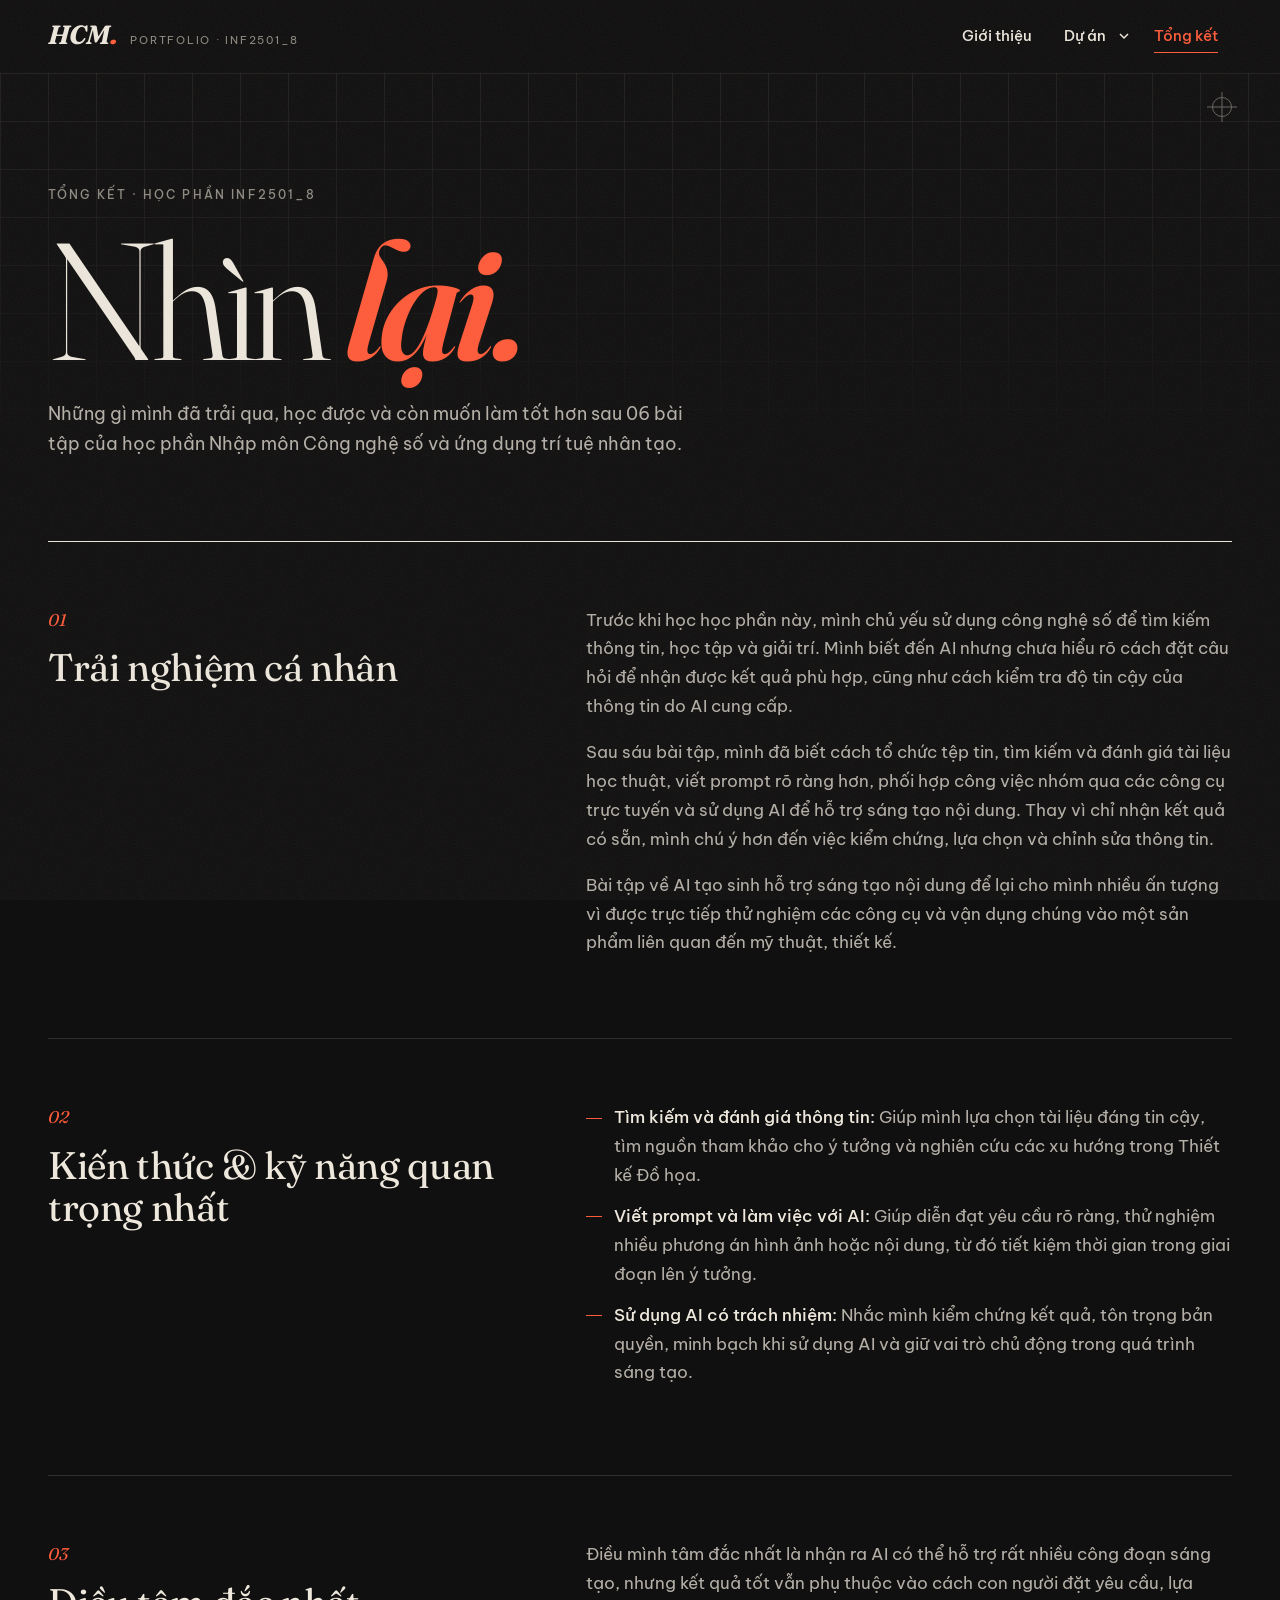
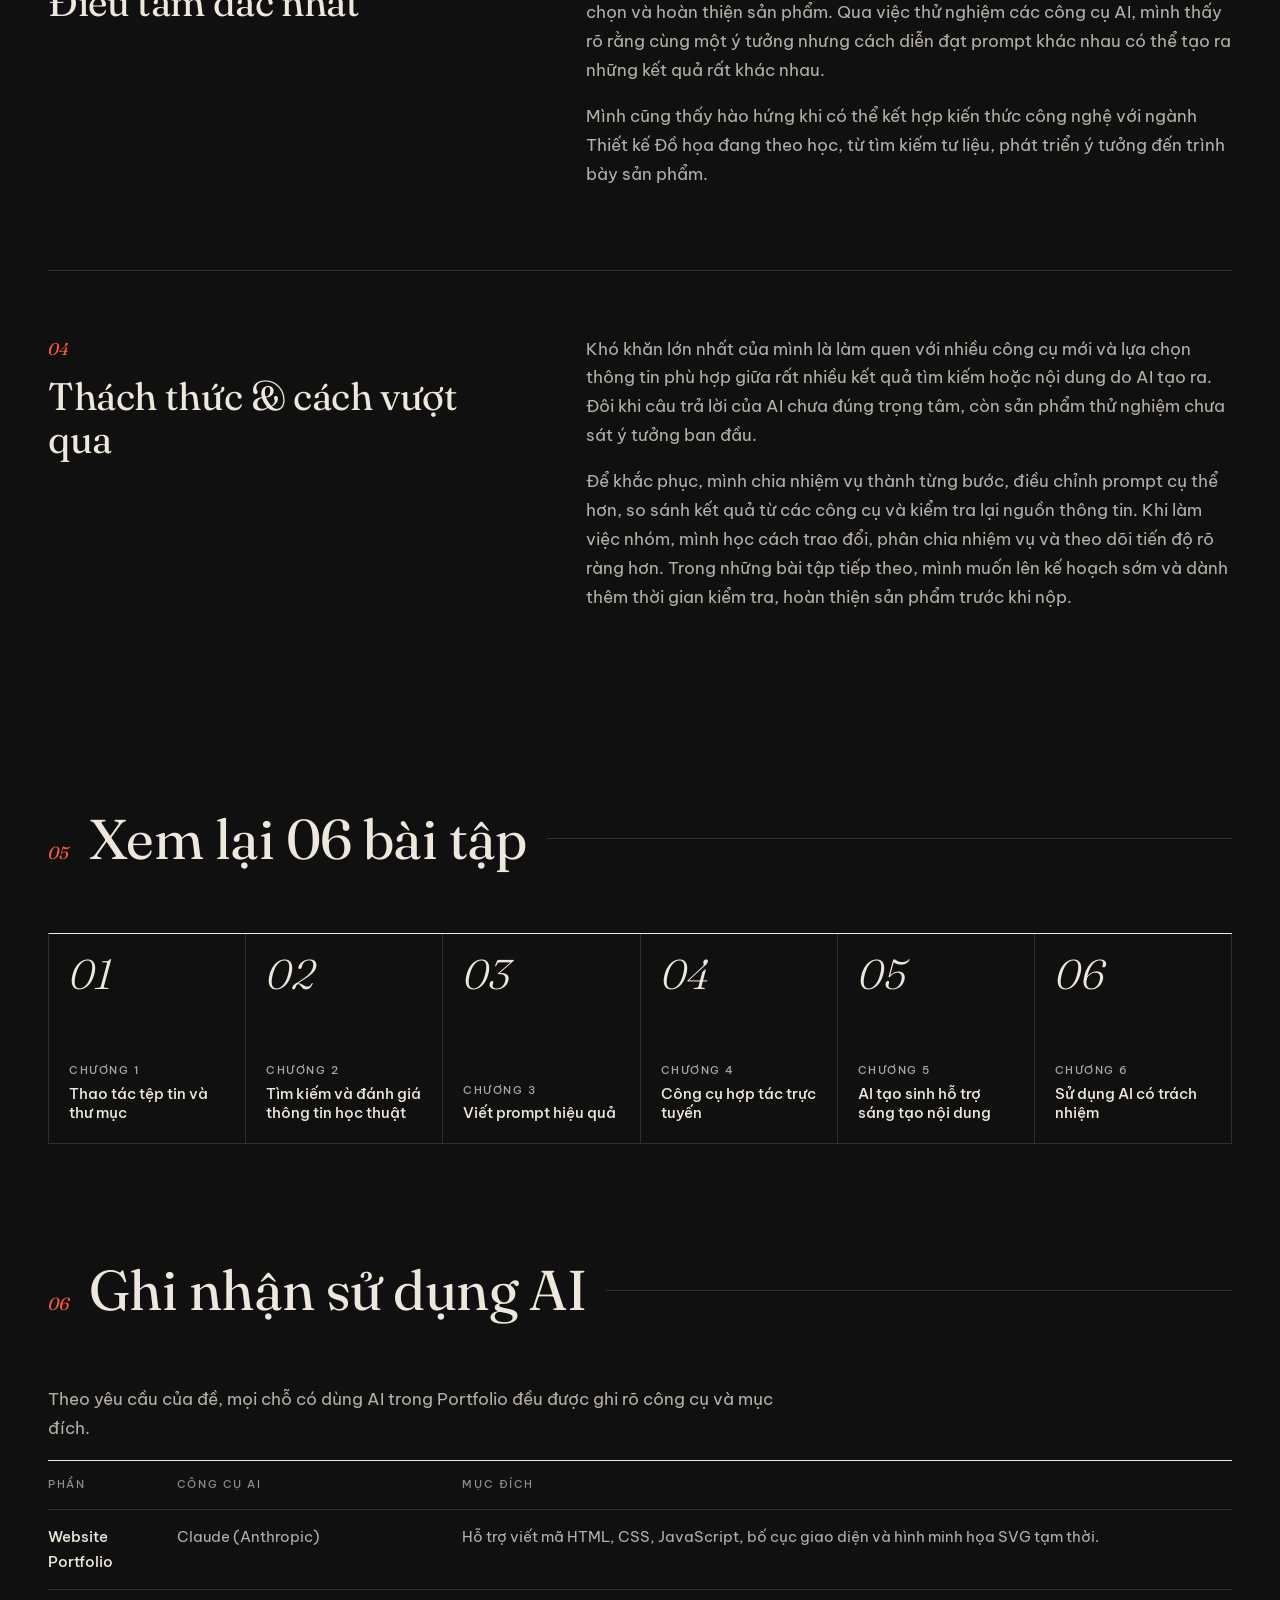
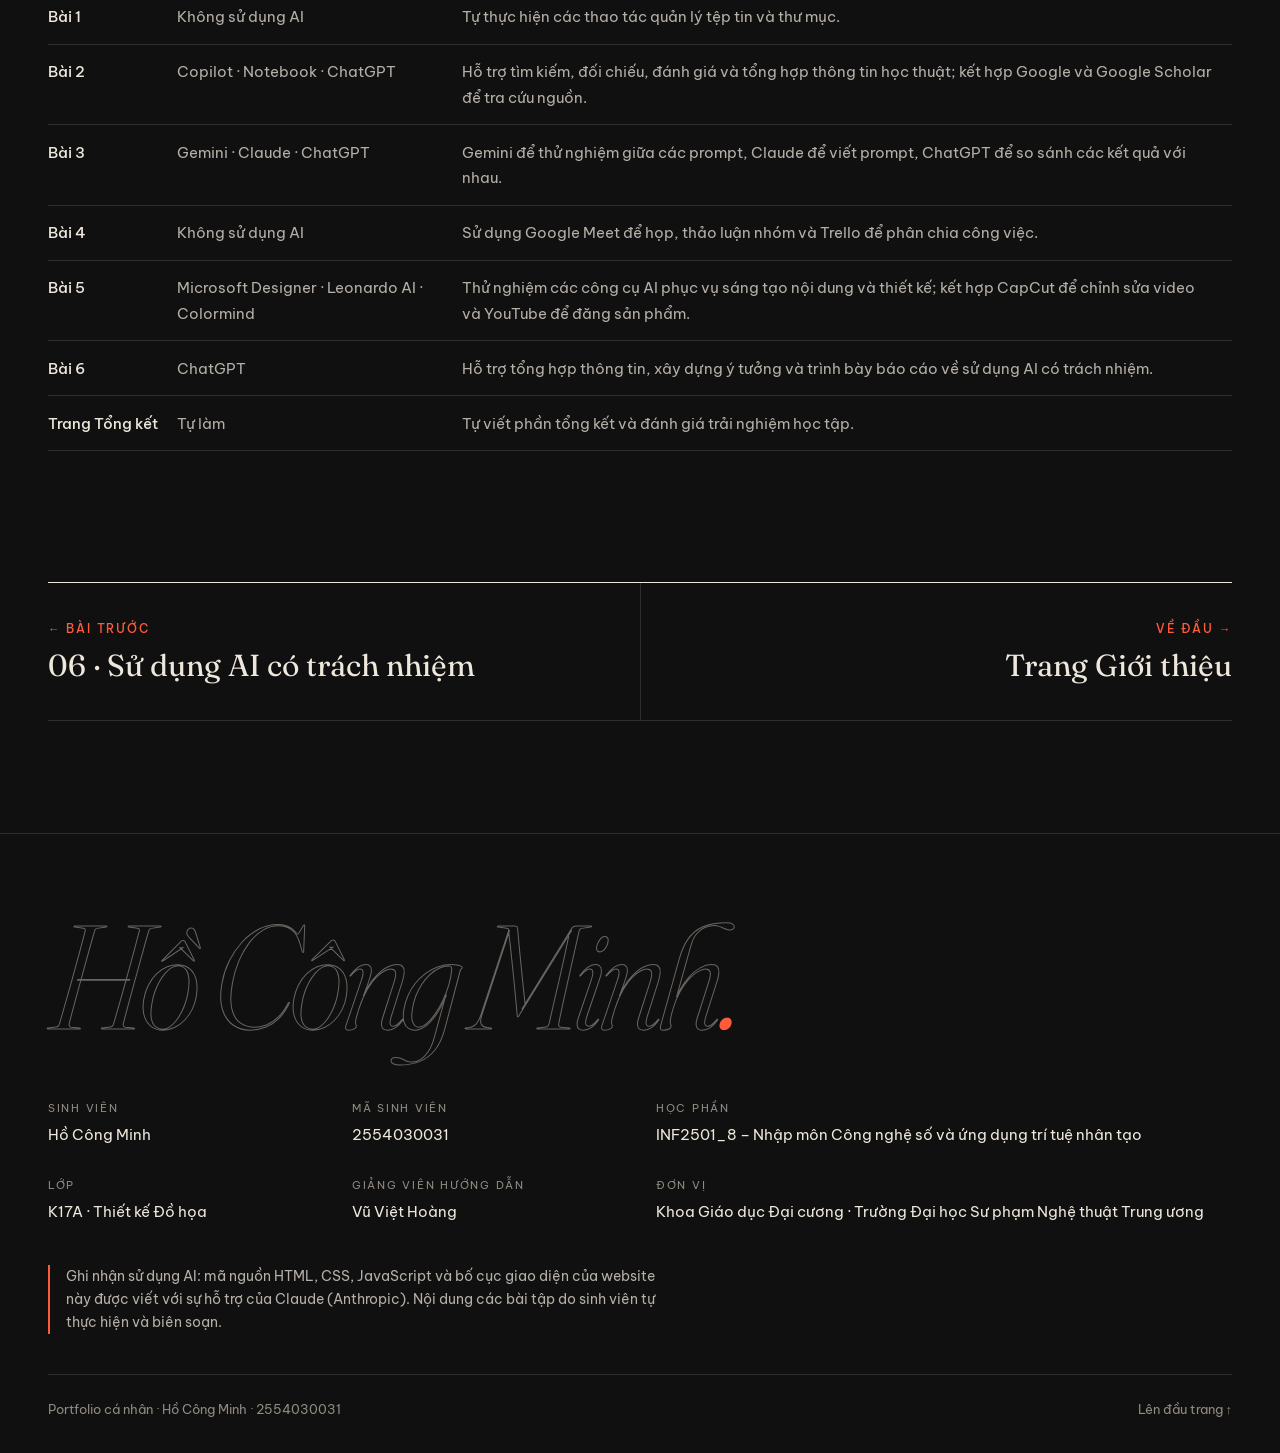
==== commit 46b726a4: "Update conclusion.html" ====
--- a/conclusion.html
+++ b/conclusion.html
@@ -3,8 +3,8 @@
 <head>
   <meta charset="UTF-8">
   <meta name="viewport" content="width=device-width, initial-scale=1">
-  <title>Tổng kết — Nhìn lại học phần INF2501 · Hồ Công Minh</title>
-  <meta name="description" content="Tổng kết học phần INF2501: trải nghiệm cá nhân, kiến thức và kỹ năng quan trọng nhất, điều tâm đắc và thách thức của Hồ Công Minh.">
+  <title>Tổng kết — Nhìn lại học phần INF2501_8 · Hồ Công Minh</title>
+  <meta name="description" content="Tổng kết học phần INF2501_8: trải nghiệm cá nhân, kiến thức và kỹ năng quan trọng nhất, điều tâm đắc và thách thức của Hồ Công Minh.">
   <link rel="icon" href="images/favicon.svg" type="image/svg+xml">
   <link rel="preconnect" href="https://fonts.googleapis.com">
   <link rel="preconnect" href="https://fonts.gstatic.com" crossorigin>
@@ -22,7 +22,7 @@
     <!-- ============ TIÊU ĐỀ TRANG ============ -->
     <header class="page-hero container">
       <span class="reg reg--tr" aria-hidden="true"></span>
-      <p class="eyebrow load-in" style="--d:0">Tổng kết · Học phần INF2501</p>
+      <p class="eyebrow load-in" style="--d:0">Tổng kết · Học phần INF2501_8</p>
       <h1 class="page-title-xl load-in" style="--d:1">Nhìn <em>lại.</em></h1>
       <p class="page-intro load-in" style="--d:2">
         Những gì mình đã trải qua, học được và còn muốn làm tốt hơn sau 06 bài tập
